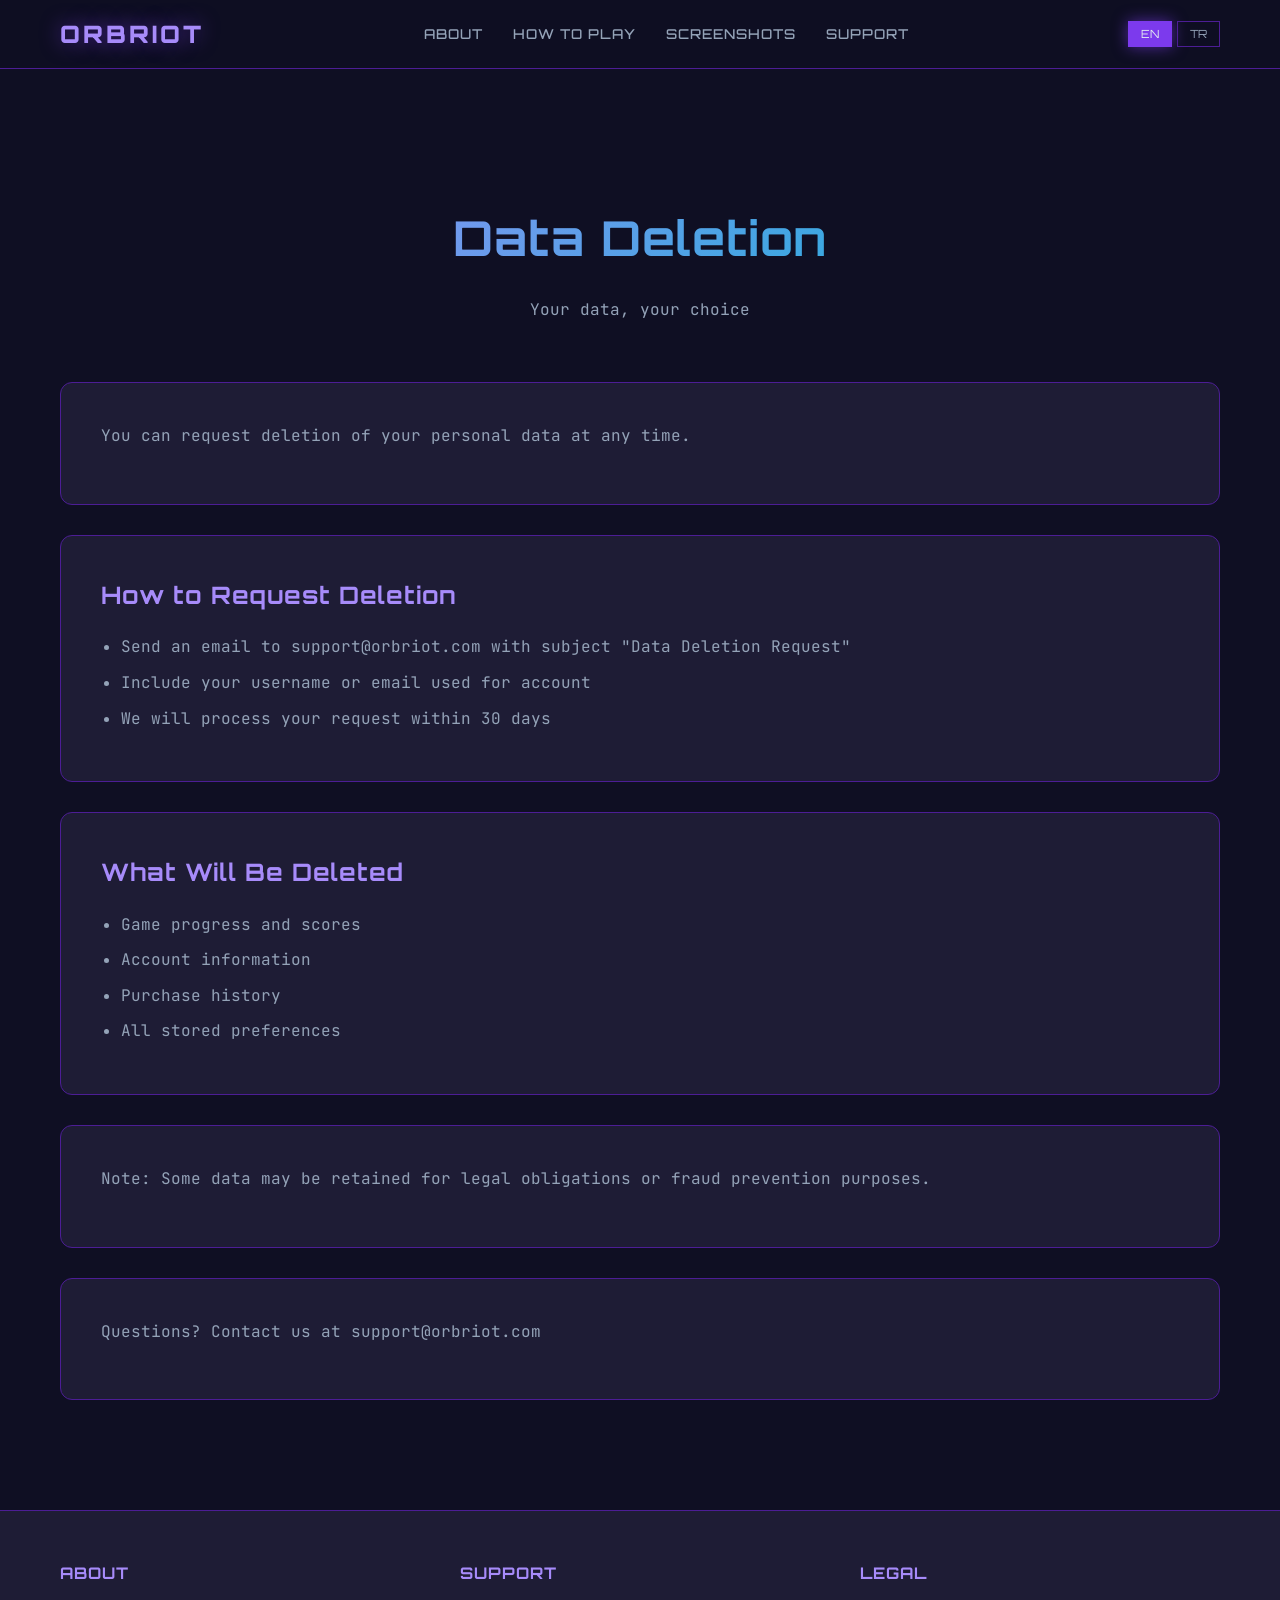
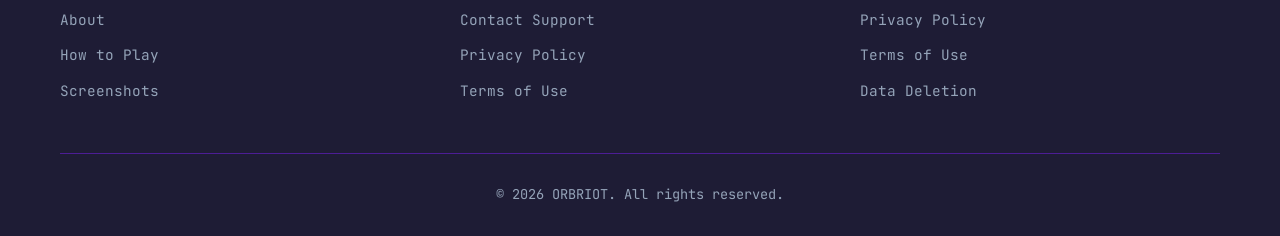
==== deletion.html @ 3a0cabdf "Initial commit: Orbriot Flutter game + website Full Flutter project with AdMob integration, Firebase" ====
<!DOCTYPE html>
<html lang="en">
<head>
  <meta charset="UTF-8">
  <meta name="viewport" content="width=device-width, initial-scale=1.0">
  <title>Data Deletion - ORBRIOT</title>
  <meta name="description" content="ORBRIOT Data Deletion - Your data, your choice">
  <link rel="stylesheet" href="css/style.css">
  <link rel="icon" href="web/favicon.png">
</head>
<body>
  <header>
    <div class="container">
      <nav>
        <a href="index.html" class="logo">ORBRIOT</a>
        <ul class="nav-links">
          <li><a href="index.html#about" data-lang="nav_about">About</a></li>
          <li><a href="index.html#how-to-play" data-lang="nav_howto">How to Play</a></li>
          <li><a href="index.html#screenshots" data-lang="nav_screenshots">Screenshots</a></li>
          <li><a href="support.html" data-lang="nav_support">Support</a></li>
        </ul>
        <div class="nav-right">
          <div class="lang-switch">
            <button class="lang-btn" data-lang="en">EN</button>
            <button class="lang-btn" data-lang="tr">TR</button>
          </div>
        </div>
      </nav>
    </div>
  </header>

  <main>
    <section class="page-content">
      <div class="container">
        <div class="page-header">
          <h1 data-page-title="page_deletion_title">Data Deletion</h1>
          <p data-lang="page_deletion_subtitle">Your data, your choice</p>
        </div>

        <div class="content-section">
          <p data-lang="deletion_intro">You can request deletion of your personal data at any time.</p>
        </div>

        <div class="content-section">
          <h2 data-lang="deletion_how_title">How to Request Deletion</h2>
          <ul id="deletion-how-list">
            <li>Send an email to support@orbriot.com with subject "Data Deletion Request"</li>
            <li>Include your username or email used for account</li>
            <li>We will process your request within 30 days</li>
          </ul>
        </div>

        <div class="content-section">
          <h2 data-lang="deletion_what_title">What Will Be Deleted</h2>
          <ul id="deletion-what-list">
            <li>Game progress and scores</li>
            <li>Account information</li>
            <li>Purchase history</li>
            <li>All stored preferences</li>
          </ul>
        </div>

        <div class="content-section">
          <p data-lang="deletion_note">Note: Some data may be retained for legal obligations or fraud prevention purposes.</p>
        </div>

        <div class="content-section">
          <p data-lang="deletion_contact">Questions? Contact us at <a href="mailto:support@orbriot.com">support@orbriot.com</a></p>
        </div>
      </div>
    </section>
  </main>

  <footer>
    <div class="container">
      <div class="footer-content">
        <div class="footer-section">
          <h4 data-lang="footer_about">About</h4>
          <ul>
            <li><a href="index.html#about" data-lang="nav_about">About</a></li>
            <li><a href="index.html#how-to-play" data-lang="nav_howto">How to Play</a></li>
            <li><a href="index.html#screenshots" data-lang="nav_screenshots">Screenshots</a></li>
          </ul>
        </div>
        <div class="footer-section">
          <h4 data-lang="footer_support">Support</h4>
          <ul>
            <li><a href="support.html" data-lang="footer_support_link">Contact Support</a></li>
            <li><a href="privacy.html" data-lang="footer_privacy">Privacy Policy</a></li>
            <li><a href="terms.html" data-lang="footer_terms">Terms of Use</a></li>
          </ul>
        </div>
        <div class="footer-section">
          <h4 data-lang="footer_legal">Legal</h4>
          <ul>
            <li><a href="privacy.html" data-lang="footer_privacy">Privacy Policy</a></li>
            <li><a href="terms.html" data-lang="footer_terms">Terms of Use</a></li>
            <li><a href="deletion.html" data-lang="footer_deletion">Data Deletion</a></li>
          </ul>
        </div>
      </div>
      <div class="footer-bottom">
        <p>&copy; 2026 ORBRIOT. <span data-lang="footer_rights">All rights reserved.</span></p>
      </div>
    </div>
  </footer>

  <script src="js/main.js"></script>
  <script>
    document.addEventListener('DOMContentLoaded', () => {
      const listKeys = {
        'deletion-how-list': 'deletion_how_list',
        'deletion-what-list': 'deletion_what_list'
      };
      
      const originalUpdate = window.updateLanguage;
      window.updateLanguage = function(lang) {
        originalUpdate(lang);
        
        Object.keys(listKeys).forEach(id => {
          const el = document.getElementById(id);
          const key = listKeys[id];
          if (el && window.translations && window.translations[lang] && window.translations[lang][key]) {
            el.innerHTML = window.translations[lang][key].map(item => `<li>${item}</li>`).join('');
          }
        });
      };
      
      window.translations = translations;
    });
  </script>
</body>
</html>
---- css/style.css ----
@import url('https://fonts.googleapis.com/css2?family=Orbitron:wght@400;500;700;900&family=JetBrains+Mono:wght@400;500;700&display=swap');

:root {
  --bg: #0F0F23;
  --surface: #1E1C35;
  --surface-variant: #27273B;
  --primary: #7C3AED;
  --primary-light: #A78BFA;
  --accent: #F43F5E;
  --cyan: #06B6D4;
  --amber: #FBBF24;
  --success: #22C55E;
  --error: #EF4444;
  --foreground: #E2E8F0;
  --muted: #94A3B8;
  --border: #4C1D95;
  
  --glow-primary: rgba(124, 58, 237, 0.6);
  --glow-accent: rgba(244, 63, 94, 0.6);
  --glow-cyan: rgba(6, 182, 212, 0.6);
}

* {
  margin: 0;
  padding: 0;
  box-sizing: border-box;
}

html {
  scroll-behavior: smooth;
}

body {
  font-family: 'JetBrains Mono', monospace;
  background-color: var(--bg);
  color: var(--foreground);
  line-height: 1.6;
  min-height: 100vh;
}

h1, h2, h3, h4, h5, h6 {
  font-family: 'Orbitron', sans-serif;
  letter-spacing: 1px;
}

a {
  color: var(--primary-light);
  text-decoration: none;
  transition: all 0.3s ease;
}

a:hover {
  color: var(--cyan);
}

.container {
  max-width: 1200px;
  margin: 0 auto;
  padding: 0 20px;
}

header {
  position: fixed;
  top: 0;
  left: 0;
  right: 0;
  z-index: 1000;
  background: rgba(15, 15, 35, 0.9);
  backdrop-filter: blur(10px);
  border-bottom: 1px solid var(--border);
}

nav {
  display: flex;
  justify-content: space-between;
  align-items: center;
  padding: 15px 0;
}

.logo {
  font-family: 'Orbitron', sans-serif;
  font-size: 1.5rem;
  font-weight: 900;
  color: var(--primary-light);
  text-shadow: 0 0 20px var(--glow-primary);
  letter-spacing: 3px;
}

.nav-links {
  display: flex;
  gap: 30px;
  list-style: none;
}

.nav-links a {
  font-family: 'Orbitron', sans-serif;
  font-size: 0.85rem;
  font-weight: 500;
  color: var(--muted);
  text-transform: uppercase;
  letter-spacing: 1px;
}

.nav-links a:hover,
.nav-links a.active {
  color: var(--primary-light);
  text-shadow: 0 0 10px var(--glow-primary);
}

.nav-right {
  display: flex;
  align-items: center;
  gap: 20px;
}

.lang-switch {
  display: flex;
  gap: 5px;
}

.lang-btn {
  background: transparent;
  border: 1px solid var(--border);
  color: var(--muted);
  padding: 5px 12px;
  font-family: 'Orbitron', sans-serif;
  font-size: 0.7rem;
  cursor: pointer;
  transition: all 0.3s ease;
}

.lang-btn:hover,
.lang-btn.active {
  background: var(--primary);
  border-color: var(--primary);
  color: var(--foreground);
  box-shadow: 0 0 15px var(--glow-primary);
}

main {
  padding-top: 80px;
}

section {
  padding: 80px 0;
}

.hero {
  min-height: 100vh;
  display: flex;
  align-items: center;
  position: relative;
  overflow: hidden;
}

.hero::before {
  content: '';
  position: absolute;
  top: 0;
  left: 0;
  right: 0;
  bottom: 0;
  background: 
    radial-gradient(ellipse at 20% 80%, rgba(124, 58, 237, 0.15) 0%, transparent 50%),
    radial-gradient(ellipse at 80% 20%, rgba(6, 182, 212, 0.1) 0%, transparent 50%),
    radial-gradient(ellipse at 50% 50%, rgba(244, 63, 94, 0.05) 0%, transparent 70%);
  pointer-events: none;
}

.hero-content {
  text-align: center;
  max-width: 800px;
  margin: 0 auto;
  position: relative;
  z-index: 1;
}

.hero h1 {
  font-size: 4rem;
  font-weight: 900;
  margin-bottom: 20px;
  background: linear-gradient(135deg, var(--primary-light), var(--cyan));
  -webkit-background-clip: text;
  -webkit-text-fill-color: transparent;
  background-clip: text;
  text-shadow: none;
  filter: drop-shadow(0 0 30px var(--glow-primary));
}

.hero .tagline {
  font-size: 1.2rem;
  color: var(--muted);
  margin-bottom: 40px;
  letter-spacing: 2px;
}

.hero-buttons {
  display: flex;
  gap: 20px;
  justify-content: center;
  flex-wrap: wrap;
}

.btn {
  display: inline-flex;
  align-items: center;
  justify-content: center;
  gap: 10px;
  padding: 15px 35px;
  font-family: 'Orbitron', sans-serif;
  font-size: 0.9rem;
  font-weight: 700;
  text-transform: uppercase;
  letter-spacing: 2px;
  border: none;
  cursor: pointer;
  transition: all 0.3s ease;
  position: relative;
  overflow: hidden;
}

.btn-primary {
  background: linear-gradient(135deg, var(--primary), var(--primary-light));
  color: var(--foreground);
  box-shadow: 0 0 30px var(--glow-primary);
}

.btn-primary:hover {
  transform: translateY(-3px);
  box-shadow: 0 0 50px var(--glow-primary);
}

.btn-secondary {
  background: transparent;
  color: var(--foreground);
  border: 2px solid var(--border);
}

.btn-secondary:hover {
  border-color: var(--primary-light);
  box-shadow: 0 0 20px var(--glow-primary);
}

.btn-store {
  display: flex;
  align-items: center;
  gap: 12px;
  padding: 12px 24px;
  background: var(--surface);
  border: 1px solid var(--border);
  color: var(--foreground);
  transition: all 0.3s ease;
}

.btn-store:hover {
  background: var(--surface-variant);
  border-color: var(--primary-light);
  transform: translateY(-2px);
}

.btn-store svg {
  width: 24px;
  height: 24px;
}

.store-buttons {
  display: flex;
  gap: 15px;
  justify-content: center;
  flex-wrap: wrap;
  margin-top: 40px;
}

.section-title {
  font-size: 2.5rem;
  text-align: center;
  margin-bottom: 20px;
  color: var(--foreground);
}

.section-subtitle {
  text-align: center;
  color: var(--muted);
  max-width: 600px;
  margin: 0 auto 50px;
}

.about-grid {
  display: grid;
  grid-template-columns: repeat(auto-fit, minmax(280px, 1fr));
  gap: 30px;
  margin-top: 50px;
}

.feature-card {
  background: var(--surface);
  border: 1px solid var(--border);
  padding: 30px;
  text-align: center;
  transition: all 0.3s ease;
  position: relative;
  overflow: hidden;
}

.feature-card::before {
  content: '';
  position: absolute;
  top: 0;
  left: 0;
  right: 0;
  height: 3px;
  background: linear-gradient(90deg, var(--primary), var(--cyan));
  transform: scaleX(0);
  transition: transform 0.3s ease;
}

.feature-card:hover {
  transform: translateY(-5px);
  border-color: var(--primary-light);
  box-shadow: 0 10px 40px rgba(124, 58, 237, 0.2);
}

.feature-card:hover::before {
  transform: scaleX(1);
}

.feature-icon {
  font-size: 3rem;
  margin-bottom: 20px;
}

.feature-card h3 {
  font-size: 1.2rem;
  margin-bottom: 15px;
  color: var(--primary-light);
}

.feature-card p {
  color: var(--muted);
  font-size: 0.9rem;
}

.how-to-play {
  background: var(--surface);
}

.steps {
  display: grid;
  grid-template-columns: repeat(auto-fit, minmax(250px, 1fr));
  gap: 30px;
  margin-top: 50px;
}

.step {
  text-align: center;
  padding: 20px;
}

.step-number {
  width: 60px;
  height: 60px;
  display: flex;
  align-items: center;
  justify-content: center;
  margin: 0 auto 20px;
  background: linear-gradient(135deg, var(--primary), var(--primary-light));
  border-radius: 50%;
  font-family: 'Orbitron', sans-serif;
  font-size: 1.5rem;
  font-weight: 900;
  box-shadow: 0 0 30px var(--glow-primary);
}

.step h3 {
  font-size: 1.1rem;
  margin-bottom: 10px;
  color: var(--cyan);
}

.step p {
  color: var(--muted);
  font-size: 0.9rem;
}

.screenshots {
  overflow: hidden;
}

.screenshot-grid {
  display: grid;
  grid-template-columns: repeat(auto-fit, minmax(300px, 1fr));
  gap: 30px;
  margin-top: 50px;
}

.screenshot-item {
  position: relative;
  aspect-ratio: 9/16;
  background: var(--surface);
  border: 1px solid var(--border);
  border-radius: 12px;
  overflow: hidden;
  transition: all 0.3s ease;
}

.screenshot-item:hover {
  transform: scale(1.02);
  border-color: var(--primary-light);
  box-shadow: 0 0 40px var(--glow-primary);
}

.screenshot-item img {
  width: 100%;
  height: 100%;
  object-fit: cover;
}

.screenshot-placeholder {
  width: 100%;
  height: 100%;
  display: flex;
  flex-direction: column;
  align-items: center;
  justify-content: center;
  color: var(--muted);
  gap: 15px;
}

.screenshot-placeholder svg {
  width: 60px;
  height: 60px;
  opacity: 0.5;
}

.cta-section {
  text-align: center;
  background: linear-gradient(180deg, var(--surface) 0%, var(--bg) 100%);
}

.cta-section h2 {
  font-size: 2.5rem;
  margin-bottom: 20px;
}

.cta-section p {
  color: var(--muted);
  margin-bottom: 30px;
}

footer {
  background: var(--surface);
  border-top: 1px solid var(--border);
  padding: 50px 0 30px;
}

.footer-content {
  display: grid;
  grid-template-columns: repeat(auto-fit, minmax(200px, 1fr));
  gap: 40px;
  margin-bottom: 40px;
}

.footer-section h4 {
  font-size: 1rem;
  color: var(--primary-light);
  margin-bottom: 20px;
  text-transform: uppercase;
  letter-spacing: 1px;
}

.footer-section ul {
  list-style: none;
}

.footer-section li {
  margin-bottom: 10px;
}

.footer-section a {
  color: var(--muted);
  font-size: 0.9rem;
}

.footer-section a:hover {
  color: var(--cyan);
}

.footer-bottom {
  text-align: center;
  padding-top: 30px;
  border-top: 1px solid var(--border);
  color: var(--muted);
  font-size: 0.85rem;
}

.page-content {
  padding: 120px 0 80px;
  min-height: 80vh;
}

.page-header {
  text-align: center;
  margin-bottom: 60px;
}

.page-header h1 {
  font-size: 3rem;
  margin-bottom: 20px;
  background: linear-gradient(135deg, var(--primary-light), var(--cyan));
  -webkit-background-clip: text;
  -webkit-text-fill-color: transparent;
  background-clip: text;
}

.page-header p {
  color: var(--muted);
  max-width: 600px;
  margin: 0 auto;
}

.content-section {
  background: var(--surface);
  border: 1px solid var(--border);
  border-radius: 12px;
  padding: 40px;
  margin-bottom: 30px;
}

.content-section h2 {
  font-size: 1.5rem;
  color: var(--primary-light);
  margin-bottom: 20px;
}

.content-section h3 {
  font-size: 1.1rem;
  color: var(--cyan);
  margin: 25px 0 15px;
}

.content-section p {
  color: var(--muted);
  margin-bottom: 15px;
}

.content-section ul {
  margin-left: 20px;
  color: var(--muted);
}

.content-section li {
  margin-bottom: 10px;
}

.content-section a {
  color: var(--cyan);
}

.content-section a:hover {
  color: var(--primary-light);
}

.contact-form {
  max-width: 600px;
  margin: 0 auto;
}

.form-group {
  margin-bottom: 20px;
}

.form-group label {
  display: block;
  margin-bottom: 8px;
  color: var(--foreground);
  font-weight: 500;
}

.form-group input,
.form-group textarea {
  width: 100%;
  padding: 15px;
  background: var(--surface-variant);
  border: 1px solid var(--border);
  border-radius: 8px;
  color: var(--foreground);
  font-family: 'JetBrains Mono', monospace;
  font-size: 0.95rem;
  transition: all 0.3s ease;
}

.form-group input:focus,
.form-group textarea:focus {
  outline: none;
  border-color: var(--primary);
  box-shadow: 0 0 15px var(--glow-primary);
}

.form-group textarea {
  min-height: 150px;
  resize: vertical;
}

@media (max-width: 768px) {
  .hero h1 {
    font-size: 2.5rem;
  }
  
  .nav-links {
    display: none;
  }
  
  .section-title {
    font-size: 1.8rem;
  }
  
  .store-buttons {
    flex-direction: column;
    align-items: center;
  }
  
  .btn-store {
    width: 100%;
    max-width: 250px;
    justify-content: center;
  }
  
  .content-section {
    padding: 25px;
  }
}

@keyframes glow {
  0%, 100% {
    box-shadow: 0 0 20px var(--glow-primary);
  }
  50% {
    box-shadow: 0 0 40px var(--glow-primary), 0 0 60px var(--glow-cyan);
  }
}

.glow-animation {
  animation: glow 3s ease-in-out infinite;
}
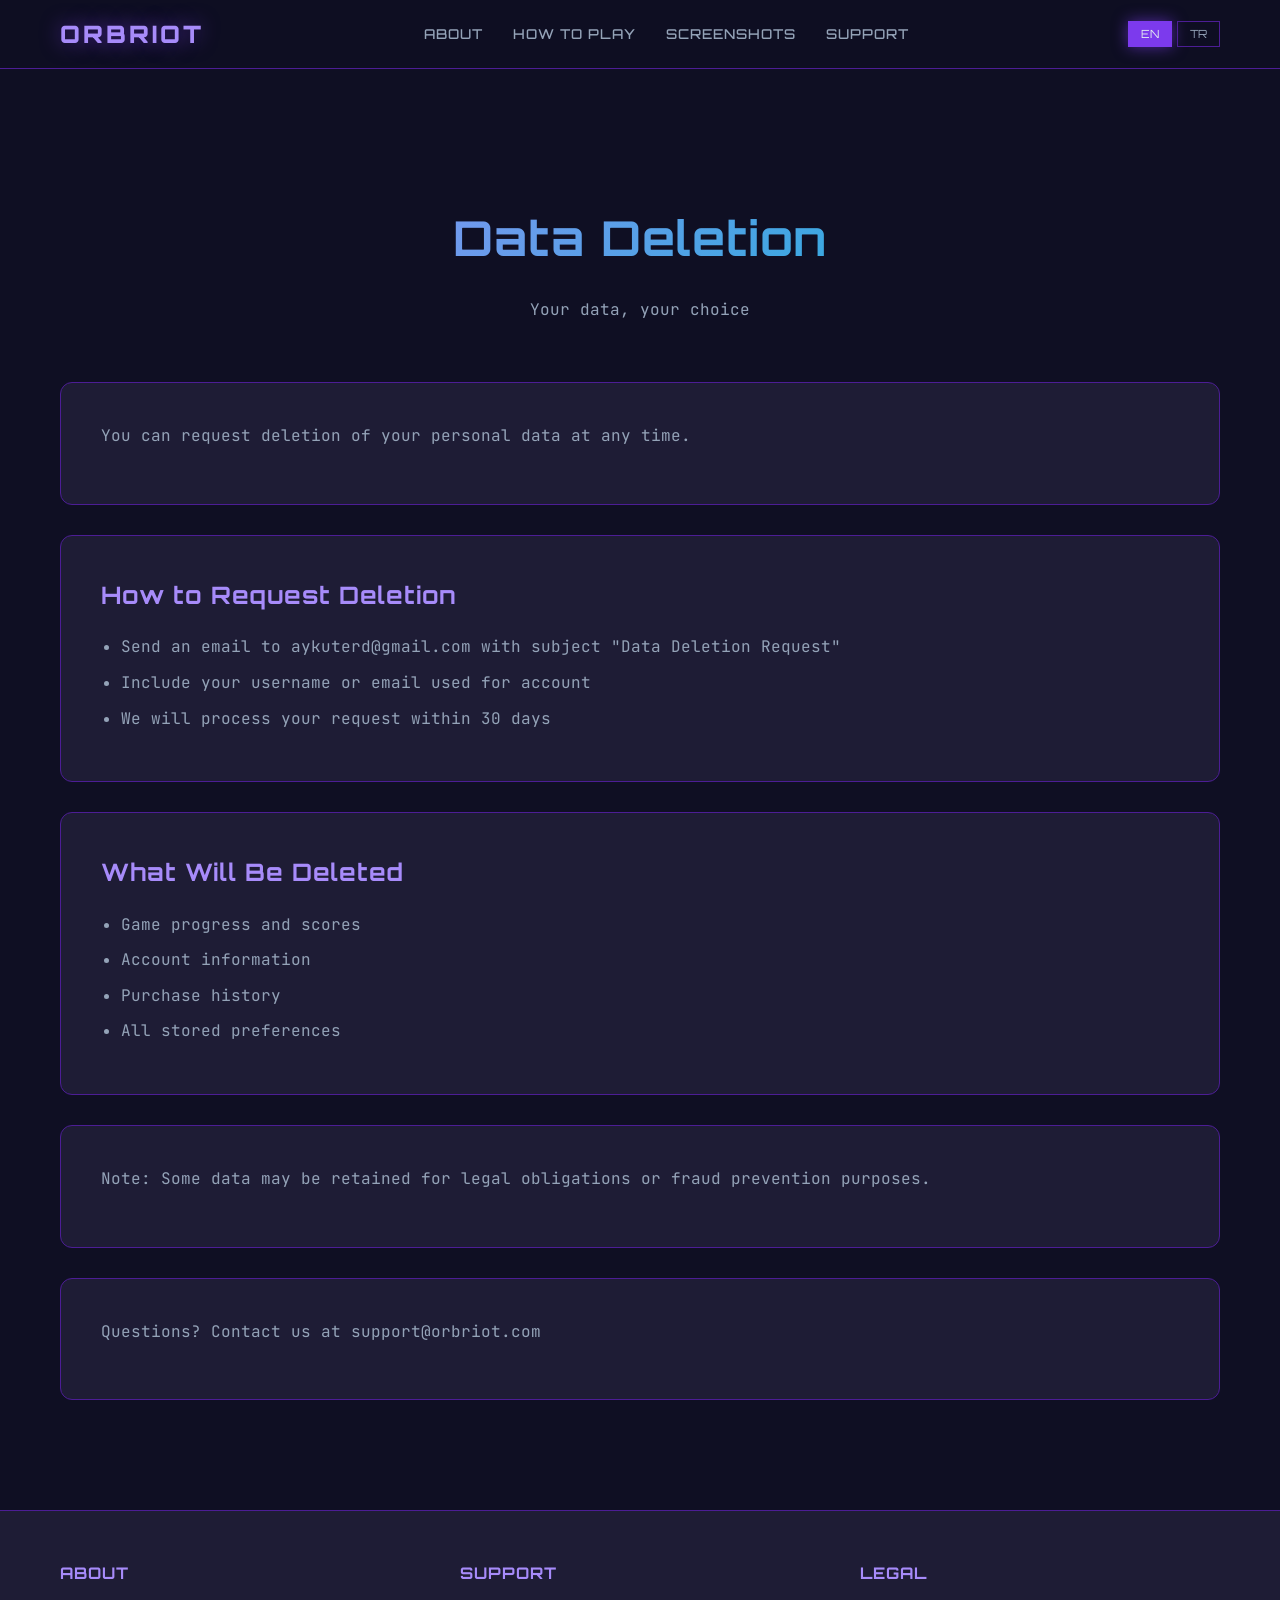
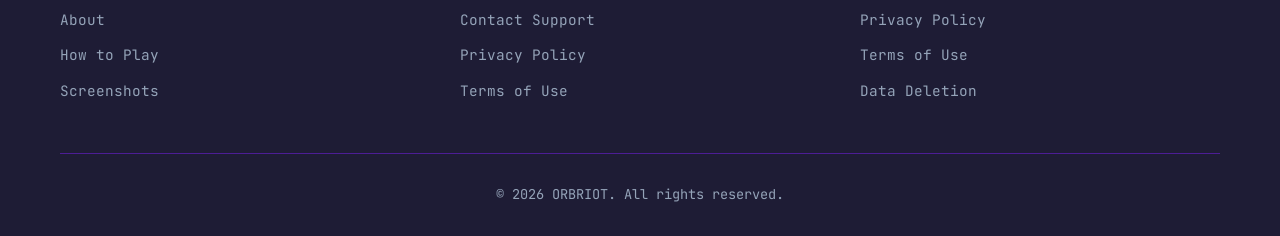
==== commit 100881fa: "Add account deletion link to settings + fix contact emails + add url_launcher" ====
--- a/deletion.html
+++ b/deletion.html
@@ -44,7 +44,7 @@
         <div class="content-section">
           <h2 data-lang="deletion_how_title">How to Request Deletion</h2>
           <ul id="deletion-how-list">
-            <li>Send an email to support@orbriot.com with subject "Data Deletion Request"</li>
+            <li>Send an email to aykuterd@gmail.com with subject "Data Deletion Request"</li>
             <li>Include your username or email used for account</li>
             <li>We will process your request within 30 days</li>
           </ul>
@@ -65,7 +65,7 @@
         </div>
 
         <div class="content-section">
-          <p data-lang="deletion_contact">Questions? Contact us at <a href="mailto:support@orbriot.com">support@orbriot.com</a></p>
+          <p data-lang="deletion_contact">Questions? Contact us at <a href="mailto:aykuterd@gmail.com">aykuterd@gmail.com</a></p>
         </div>
       </div>
     </section>
